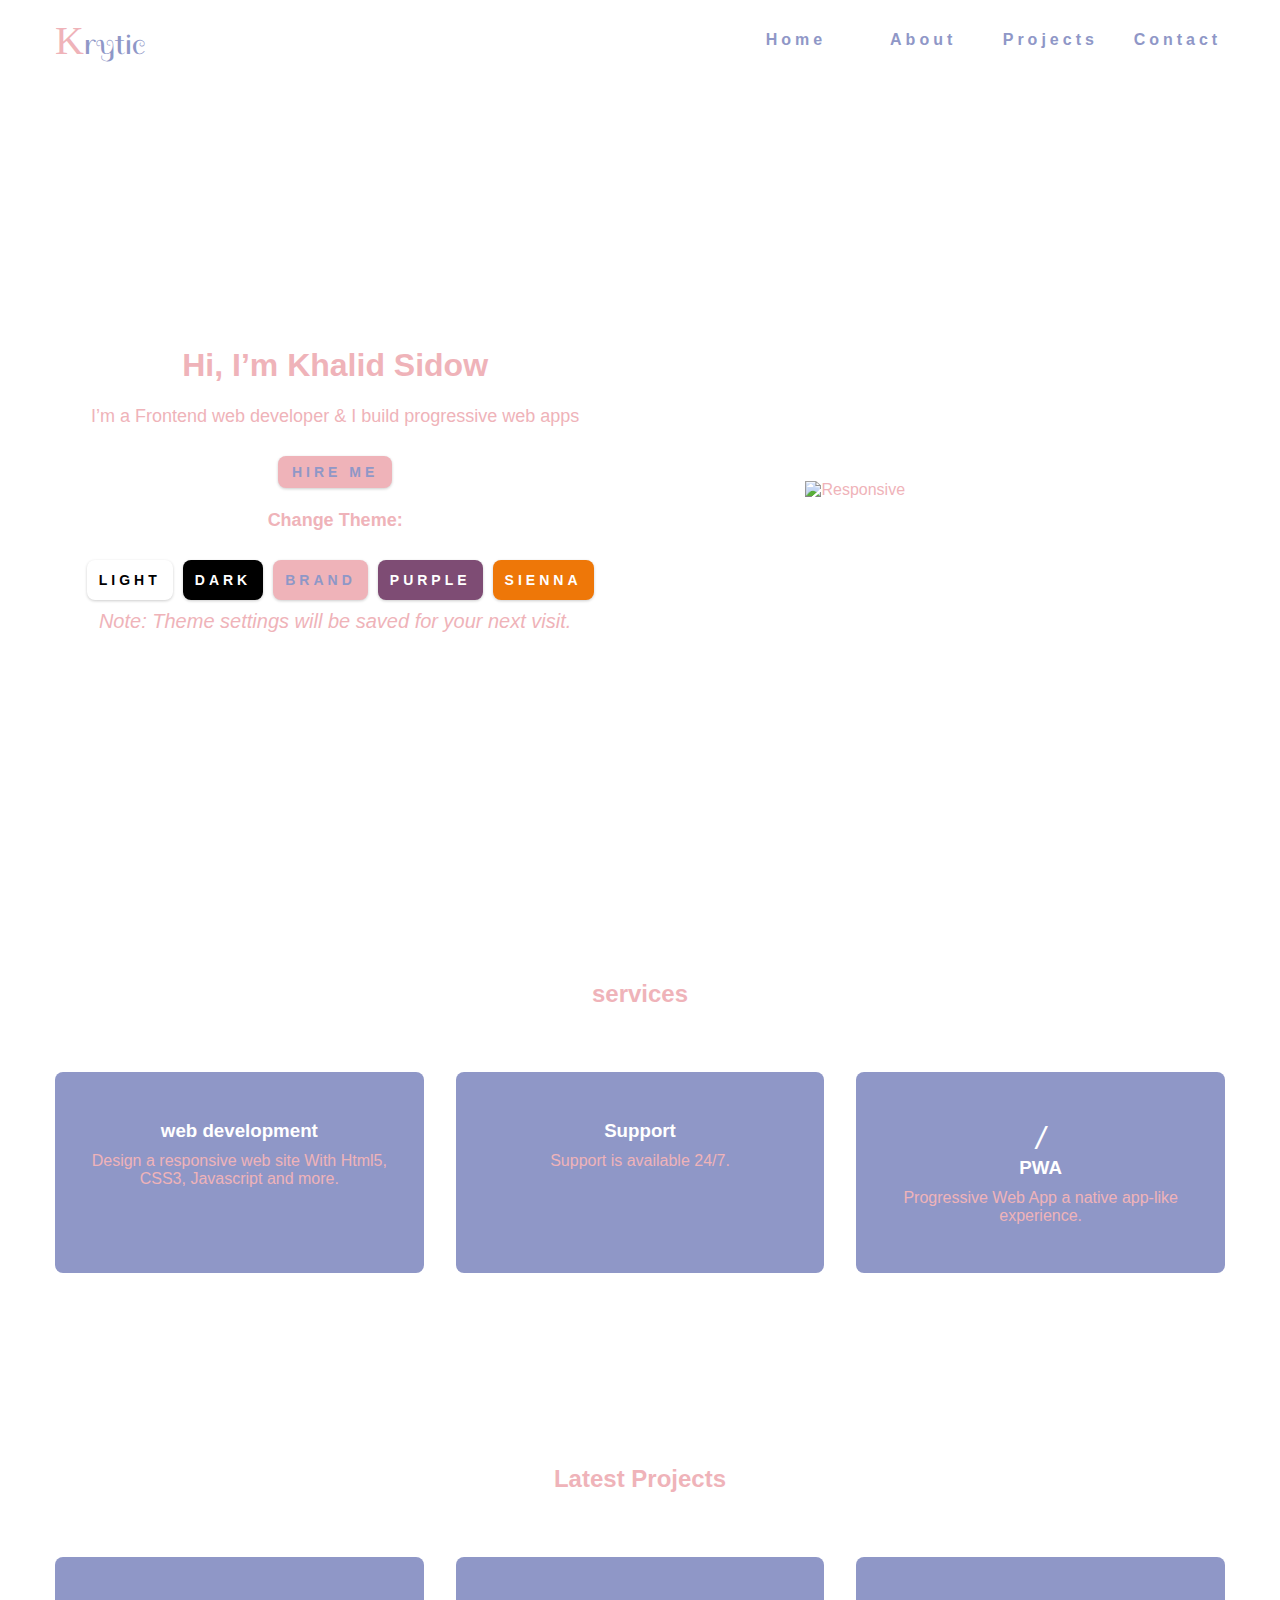
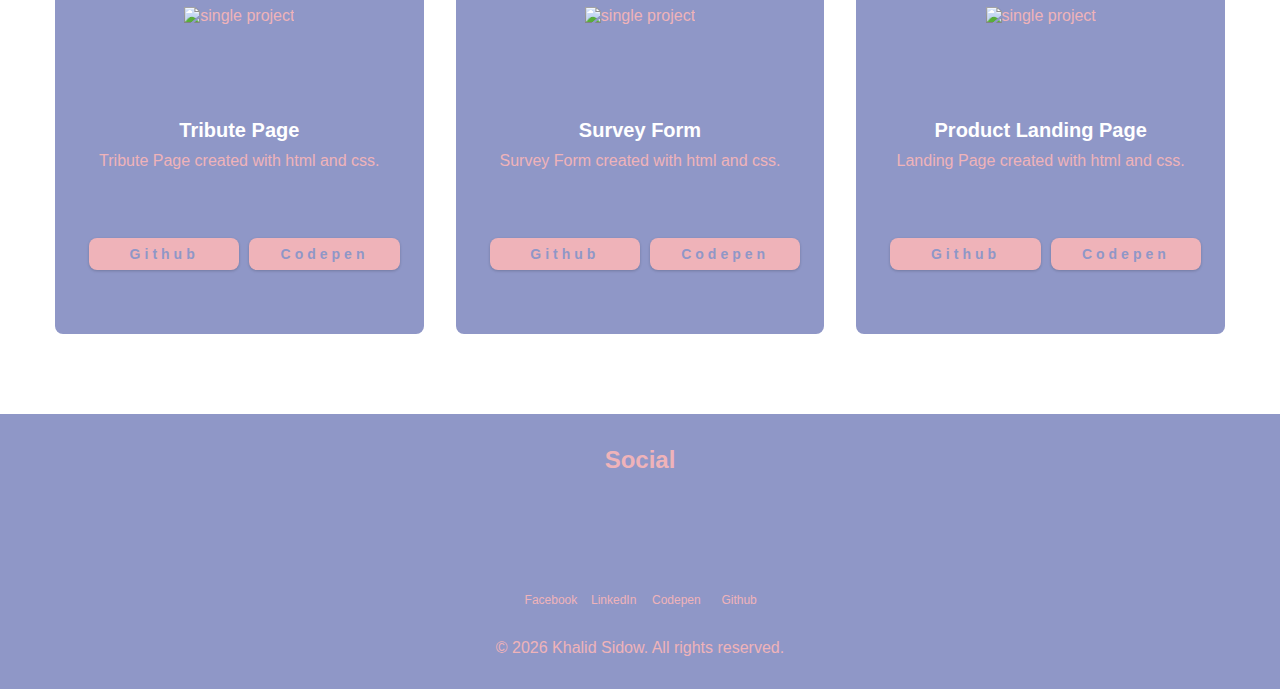
==== index.html @ 952761da "Update index.html" ====
<!DOCTYPE html>
<html lang="en">

<head>
  <meta charset="UTF-8">
  <meta name="viewport" content="width=device-width, initial-scale=1.0">

  <head>
    <meta name="description" content="Web Dev focuses on web standards and best 
      practices of web design and development. such as accessibility, 
      brand identity, responsive design, layouts and grids, typography and fonts etc.">
    <title>Krytic | Home</title>
    <link defer href="https://fonts.googleapis.com/css2?family=Spirax&display=swap" rel="stylesheet">
    <link rel="stylesheet" href="https://cdnjs.cloudflare.com/ajax/libs/font-awesome/5.9.0/css/all.min.css"
      integrity="sha512-q3eWabyZPc1XTCmF+8/LuE1ozpg5xxn7iO89yfSOd5/oKvyqLngoNGsx8jq92Y8eXJ/IRxQbEC+FGSYxtk2oiw=="
      crossorigin="anonymous" />
    <link rel="stylesheet" href="style.css">
    <link id="theme-style" rel="stylesheet" href="">
      <!-- manifest json -->
      <link rel="apple-touch-icon" sizes="57x57" href="apple-icon-57x57.png">
      <link rel="apple-touch-icon" sizes="60x60" href="apple-icon-60x60.png">
      <link rel="apple-touch-icon" sizes="72x72" href="apple-icon-72x72.png">
      <link rel="apple-touch-icon" sizes="76x76" href="apple-icon-76x76.png">
      <link rel="apple-touch-icon" sizes="114x114" href="apple-icon-114x114.png">
      <link rel="apple-touch-icon" sizes="120x120" href="apple-icon-120x120.png">
      <link rel="apple-touch-icon" sizes="144x144" href="apple-icon-144x144.png">
      <link rel="apple-touch-icon" sizes="152x152" href="apple-icon-152x152.png">
      <link rel="apple-touch-icon" sizes="180x180" href="apple-icon-180x180.png">
      <link rel="icon" type="image/png" sizes="192x192"  href="android-icon-192x192.png">
      <link rel="icon" type="image/png" sizes="32x32" href="favicon-32x32.png">
      <link rel="icon" type="image/png" sizes="96x96" href="favicon-96x96.png">
      <link rel="icon" type="image/png" sizes="16x16" href="favicon-16x16.png">
      <link rel="manifest" href="/manifest.json">
      <meta name="msapplication-TileColor" content="#ffffff">
      <meta name="msapplication-TileImage" content="ms-icon-144x144.png">
      <meta name="theme-color" content="#ffffff">
  </head>

<body>
<div class="container">
  <button class="hamburger nav-btn" id="nav-btn">
    <span class="one"></span>
    <span class="two"></span>
    <span class="three"></span>
    <span class="menu">Menu</span>
  </button>
  <!-- navbar -->
  <nav class="nav" id="nav">
    <div class="nav-center">
      <!-- nav header -->
      <div class="nav-header">
        <div class="nav-logo">
          <h3 id="k">
            K<span class="span">rytic</span>
          </h3>
        </div>
      </div>
      <!-- nav links -->
      <ul class="nav-links">
        <li><a href="index.html">home</a></li>
        <li><a href="about.html">about</a></li>
        <li><a href="projects.html">projects</a></li>
        <li><a href="contact.html">contact</a></li>
      </ul>
    </div>
  </nav>
  <!-- end of navbar -->
  <!-- sidebar -->
  <aside class="sidebar" id="sidebar">
    <div>
      <ul class="sidebar-links">
        <li><a href="index.html">home</a></li>
        <li><a href="about.html">about</a></li>
        <li><a href="projects.html">projects</a></li>
        <li><a href="contact.html">contact</a></li>
      </ul>
      <ul class="social-icons">
        <!-- single item -->
        <li>
          <a href="https://www.facebook.com/khalid.sidow.90/" target="_blank" class="social-icon">
            <i class="fab fa-facebook"></i>
            <span class="icon-span">Facebook</span>
          </a>
        </li>
        <!-- end of single item -->
        <!-- single item -->
        <li>
          <a href="https://www.linkedin.com/in/khalid-sidow-2786541a6/" target="_blank" class="social-icon">
           <i class="fab fa-linkedin"></i>
            <span class="icon-span">LinkedIn</span>
          </a>
        </li>
        <!-- end of single item -->
        <!-- single item -->
        <li>
          <a href="https://codepen.io/khalidsidow" target="_blank" class="social-icon">
            <i class="fab fa-codepen"></i>
            <span class="icon-span">Codepen</span>
          </a>
        </li>
        <!-- end of single item -->
        <!-- single item -->
        <li>
          <a href="https://github.com/KhalidSidow" target="_blank" class="social-icon">
            <i class="fab fa-github"></i>
            <span class="icon-span">Github</span>
          </a>
        </li>
        <!-- end of single item -->
      </ul>
    </div>
  </aside>
  <!-- end of sidebar -->

  <!-- header -->
  <header class="hero">
  </div>
    <div class="section-center hero-center">
      <article class="hero-info">
        <div class="row">
          <h1 class="">Hi, I’m Khalid Sidow</h1>
          <p class="text">I’m a Frontend web developer & I build progressive web apps</p>
          <a href="contact.html" class="btn hero-btn">Hire Me</a>
          <p class="text"><strong>Change Theme:</strong></p>
          <div id="theme-options-wrapper" class="hero-icons">
            <button data-mode="light" id="light-mode" class="btn theme-btn">Light</button>
            <button data-mode="dark" id="dark-mode" class="btn theme-btn">Dark</button>
            <button data-mode="brand" id="brand-mode" class="btn theme-btn">Brand</button>
            <button data-mode="purple" id="purple-mode" class="btn theme-btn">Purple</button>
            <button data-mode="sienna" id="burnt-sienna-mode" class="btn theme-btn">Sienna</button>
          </div>
          <p id="settings-note">Note: Theme settings will be saved for your next visit.</p>
        </div>
         <!-- Install button, hidden by default -->
  <div id="installContainer" class="hidden">
    <button class="btn" id="butInstall" type="button">
      Install
    </button>
      </article>
      <article class="hero-img">
        <img src="assets/web-devices.svg" class="hero-photo" alt="Responsive" />
      </article>
    </div>
  </header>
  <!-- end of header -->

  <!-- services -->
  <section class="section">
    <div class="section-title">
      <h2>services</h2>
    </div>
    <div class="section-center services-center">
      <!-- single  service-->
      <article class="service">
        <i class="fas fa-code service-icon"></i>
        <h3>web development</h3>
        <p>
          Design a responsive web site With Html5, CSS3, Javascript and more.
        </p>
      </article>
      <!-- end of single service -->
      <!-- single  service-->
      <article class="service">
        <!-- fab -->
        <i class="fas fa-headset service-icon"></i>
        <h3>Support</h3>
        <p>
          Support is available 24/7.
        </p>
      </article>
      <!-- end of single service -->
      <!-- single service-->
      <article class="service">
        <!-- fab -->
        <i class="fab fa-android service-icon">/</i>
        <i class="fab fa-apple service-icon"></i>
        <h3>PWA</h3>
        <p>
          Progressive Web App a native app-like experience.
        </p>
      </article>
      <!-- end of single service -->
    </div>
  </section>
  <!-- end of services -->

  <!-- Projects -->
  <section class="section">
    <div class="section-title">
      <h2>Latest Projects</h2>
    </div>
    <div class="section-center projects-page-center">
      <!-- single project -->
      <article class="single-project">
        <div class="project-container">
          <img src="assets/code_typing.svg" alt="single project" />
        </div>
        <div class="project-details">
          <h3>Tribute Page</h3>
          <p>
            Tribute Page created with html and css.
          </p>
          <div class="project-footer">
            <span class="btn">
              <i class="fab fa-github"></i>
              <a href="https://github.com/KhalidSidow/Tribute" target="_blank">Github</a>
            </span>
            <span class="btn">
              <a href="https://codepen.io/khalidsidow/pen/oNxzgRO" target="_blank" class="project-icon">
                <i class="fab fa-codepen"></i>
                Codepen
              </a>
            </span>
          </div>
        </div>
      </article>
      <!-- end of single project -->
      <!-- single project -->
      <article class="single-project">
        <div class="project-container">
          <img src="assets/code_typing.svg" alt="single project" />
        </div>
        <div class="project-details">
          <h3>Survey Form</h3>
          <p>
           Survey Form created with html and css.
          </p>
          <div class="project-footer">
            <span class="btn">
              <i class="fab fa-github"></i>
              <a href="https://github.com/KhalidSidow/Survey-Form" target="_blank">Github</a>
            </span>
            <span class="btn">
              <a href="https://codepen.io/khalidsidow/pen/BaKLMEd" target="_blank" class="project-icon">
                <i class="fab fa-codepen"></i>
                Codepen
              </a>
            </span>
          </div>
        </div>
      </article>
      <!-- end of single project -->
   
      <!-- single project -->
      <article class="single-project">
        <div class="project-container">
          <img src="assets/code_typing.svg" alt="single project" />
        </div>
        <div class="project-details">
          <h3>Product Landing Page</h3>
          <p>
           Landing Page created with html and css.
          </p>
          <div class="project-footer">
            <span class="btn">
              <i class="fab fa-github"></i>
              <a href="https://github.com/KhalidSidow/Product-Landing-page" target="_blank">Github</a>
            </span>
            <span class="btn">
              <a href="https://codepen.io/khalidsidow/pen/vYGJWoo" target="_blank" class="project-icon">
                <i class="fab fa-codepen"></i>
                Codepen
              </a>
            </span>
          </div>
        </div>
      </article>
      <!-- end of single project -->
    </div>
  </section>

  <!-- Footer -->
  <footer class="footer">
    <div class="section-title">
      <h2>Social</h2>
    </div>
    <ul class="social-icons">
      <!-- single item -->
      <li>
        <a href="https://www.facebook.com/khalid.sidow.90/" target="_blank" class="social-icon">
          <i class="fab fa-facebook"></i>
          <span class="icon-span">Facebook</span>
        </a>
      </li>
      <!-- end of single item -->
      <!-- single item -->
      <li>
        <a href="https://www.linkedin.com/in/khalid-sidow-2786541a6/" target="_blank" class="social-icon">
          <i class="fab fa-linkedin"></i>
         <span class="icon-span">LinkedIn</span>
        </a>
      </li>
      <!-- end of single item -->
      <!-- single item -->
      <li>
        <a title="Go to Codepen" href="https://codepen.io/khalidsidow" target="_blank" class="social-icon">
          <i class="fab fa-codepen"></i>
          <span class="icon-span">Codepen</span>
        </a>
      </li>
      <!-- end of single item -->
      <!-- single item -->
      <li>
        <a title="Go to Github" href="https://github.com/KhalidSidow" target="_blank" class="social-icon">
          <i class="fab fa-github"></i>
          <span class="icon-span">Github</span>
        </a>
      </li>
      <!-- end of single item -->
    </ul>
    <p class="copyright">&copy; <span id="date"></span> Khalid Sidow. All rights reserved.</p>
  </footer>
</div>

<script src="sw.js"></script>
  <script src="scripts.js"></script>

</body>

</html>
---- style.css ----
@import url('https://fonts.googleapis.com/css2?family=Nunito+Sans:ital,wght@1,600&display=swap');

:root{
    --mainColor: hsl(0, 0%, 100%);
    --secondaryColor: #8F97C7;

    --mainText: #EFB3B9;
    --secondaryText: #FFF;
  
    --buttonColor: #EFB3B9;
    --button-hover: #FFF;
    --buttonText: #8F97C7;
    --sidenav-btn-clr: #8F97C7;

    --logo-k-clr: #EFB3B9;
    --transition: all 0.3s linear;
    --spacing: 0.25rem; 
    --radius: 0.5rem;
}

* {
  margin: 0px;
  padding: 0;
    box-sizing: border-box;
  }
  
  body {
    font-family: 'Nunito', sans-serif;
    -webkit-font-smoothing: antialiased;
    background: var(--mainColor);
    color: var(--mainText);
  }

  /* install button */
.hidden {
  display: none !important;
}

#installContainer {
  top: 5rem;
  bottom: 1em;
  display: flex;
  justify-content: center;
  align-items: center;
  width: 100%;
  z-index: 1;
}

#installContainer button {
  font-size: 1em;
  padding: 0.75em;
  cursor: pointer;
  outline: none;
}

  .btn {
    text-transform: uppercase;
    background: var(--buttonColor);
    color: var(--buttonText);
    padding: 0.375rem 0.75rem;
    letter-spacing: var(--spacing);
    display: inline-block;
    font-weight: 700;
    margin-top: 2.25rem;
    -webkit-transition: var(--transition);
    transition: var(--transition);
    font-size: 0.875rem;
    border: 2px solid transparent;
    cursor: pointer;
    box-shadow: 0 1px 3px rgba(0, 0, 0, 0.2);
    border-radius: var(--radius);
  }
  .btn:hover {
    color: var(--buttonText);
    background: var(--button-hover);
  }

  .text {
    padding: 20px;
    overflow: hidden;
    color: var(--mainText);
    margin: 0px;
    margin-bottom: -30px;
    display: inline-flex;
    flex-direction: column;
    letter-spacing: 1;
    line-height: 1.6rem;
    font-size: 18px;
    place-items: center;
}

.container {
  overflow: hidden;
}

/* section */
.section {
  padding: 5rem 0;
}

.section-center {
  width: 90vw;
  margin: 0 auto;
  max-width: 1170px;
  text-align: center;
}
@media screen and (min-width: 992px) {
  .section-center {
    width: 95vw;
  }
}

/* section title */
.section-title {
  color: var(--mainText);
  margin-bottom: 4rem;
  text-align: center;
}

/* Navbar */
@font-face {
    font-family: adec2;
    src: url(/fonts/SS_Adec2.0_main.otf);
  }
  
  .span {
    overflow: hidden;
    color: #8F97C7;
    font-family: 'Spirax', cursive;
    font-size: 30px;
  }
  
  .nav-logo #k {
    font-family: adec2;
    font-weight: 500;
    color: var(--logo-k-clr);
    font-size: 40px; 
  }
  
  ul {
    list-style-type: none;
  }
  a {
    text-decoration: none;
  }
  
  .hamburger {
    display: block;
    position: fixed;
    z-index: 999;
    top: 30px;
    margin-left: 87%; 
    outline: none;
    background-color: transparent;
    border: none;
    cursor: pointer;
  }
  
  .hamburger .one, .hamburger .two, .hamburger .three {
    display: block;
    width: 30px;
    height: 3px;
    background-color: var(--buttonColor);
    transition: 0.3s ease-in-out;
  }

  .hamburger .one:hover, .hamburger .two:hover, .hamburger .three:hover {
    background-color: var(--button-hover);
  }
  
  .hamburger .two {
    margin: 5px 0;
  }
  
  .top {
    transform: rotate(-45deg) translate(-3px, 8px);
  }
  
  .bottom {
    transform: rotate(45deg) translate(-3px, -8px);
  }
  
  .hamburger .menu {
    display: block;
   margin: 1px 0 0 -1px;
   color: var(--buttonColor);
   font-family: "Nunito", sans-serif;
  }

  .hamburger .menu:hover {
    color: var(--button-hover);
  }
  
  .hidden {
    opacity: 0;
  }
  
  .nav-links {
    display: none;
  }

  .nav {
    height: 5rem;
    display: grid;
    -webkit-box-align: center;
    align-items: center;
    -webkit-transition: var(--transition);
    transition: var(--transition);
    padding: 1rem;
    -webkit-box-shadow: 0 1px 2px 0 rgba(60,64,67,0.3), 0 2px 6px 2px rgba(60,64,67,0.15);
      box-shadow: 0 1px 2px 0 rgba(60,64,67,0.3), 0 2px 6px 2px rgba(60,64,67,0.15);
  }

  .nav-center {
    width: 100%;
    max-width: 1170px;
    margin: auto auto;
  }
  
  @media screen and (min-width: 768px) {
    .nav {
      background: var(--mainColor);
    }
    .hamburger {
      display: none;
    }
    .nav-links {
      display: grid;
      grid-template-columns: repeat(4, 1fr);
      justify-items: center;
      -webkit-column-gap: 2rem;
      -moz-column-gap: 2rem;
      column-gap: 2rem;
    }
    .nav-links a {
      text-transform: capitalize;
      color: #8F97C7;
      font-weight: bold;
      letter-spacing: var(--spacing);
      -webkit-transition: var(--transition);
      transition: var(--transition);
    }
    .nav-links a:hover {
      color: var(--logo-c-clr);
    }
    .nav-center {
      display: grid;
      grid-template-columns: auto 1fr;
      -webkit-box-align: center;
      align-items: center;
    }
  
    .nav-links {
      justify-self: end;
    }
  }
  
  /* fixed navbar */
  .navbar-fixed {
    position: fixed;
    top: 0;
    left: 0;
    width: 100%;
    background: var(--mainColor);
    z-index: 1;
  }
  
  /*
  =============== 
  Sidebar
  ===============
  */
  
  .sidebar {
    position: fixed;
    top: 0;
    left: 0;
    width: 100%;
    height: 100%;
    background: var(--secondaryColor);
    z-index: 10;
    display: grid;
    place-items: center;
    -webkit-transition: var(--transition);
    transition: var(--transition);
    /* add later */
    -webkit-transform: translate(-100%);
    transform: translate(-100%);
  }
  .show-sidebar {
    -webkit-transform: translate(0);
    transform: translate(0);
    z-index: 1;
  }
  .sidebar-links {
    text-align: center;
  }
  /* add sidebar links to navbar links */
  .sidebar-links a {
    font-size: 2rem;
    text-transform: capitalize;
    -webkit-transition: var(--transition);
    transition: var(--transition);
    color: var(--buttonColor);
    letter-spacing: var(--spacing);
    display: inline-block;
    margin-bottom: 1.5rem;
  }
  
  .sidebar-links a:hover {
    color: var(--button-hover);
  }


  .sidebar .social-icon {
    color: var(--buttonColor);
  }

  .sidebar .social-icon:hover {
    color: var(--button-hover);
  }

  .social-icons {
    display: grid;
    margin-top: 3rem;
    grid-template-columns: repeat(4, 1fr);
    justify-items: center;
  }
  
  .social-icon {
    font-size: 1.5rem;
    display: flex;
    flex-direction: column;
    text-align: center;
    margin-left: 10px;
    color: var(--buttonColor);
    -webkit-transition: var(--transition);
    transition: var(--transition);
  }
  
  .social-icon .icon-span {
    font-size: 12px;
    margin-top: 7px;
  }
  
  .social-icon:hover {
    color: var(--button-hover);
  }

   /*
=============== 
Hero
===============
*/

.hero {
    background: var(--secondaryColor);
  }
  
  .hero h1 {
    color: var(--secondaryText);
  }
  
  .row {
    padding: 16px;
    display: flex;
    flex-direction: column;
    width: 100%;
    justify-content: center;
    align-items: center;
    align-items: center;
  }
  
  .hero-center {
    min-height: calc(100vh - 5rem);
    display: flex;
    -webkit-box-align: center;
    align-items: center;
    justify-items: center;
  }
  
  .hero-img {
    width: 30em;
  }
  
  .hero-img img {
    width: 100%;
    height: 100%;
    }
  
  #theme-options-wrapper{
    width: 100%;
    display: flex;
    flex-wrap: wrap;
    justify-content: center;
    align-items: center;
  }
  
  .theme-btn{
    margin-left: 10px;
    margin-bottom: 10px;
    padding: 10px;
    outline: none;
  }
  
  #settings-note{
    color: var(--mainText);
    position: relative;
    font-size: 20px;
    font-style: italic;
    text-align: center;
  }
  
  #light-mode{
    background-color: #fff;
    color: #000;
  }
  
  #dark-mode{
    background-color: #000;
    color: #fff;
  }
  
  #brand-mode{
    background-color: #EFB3B9;
    color: #8E97C7;
  }
  
  #purple-mode{
    background-color: #7E4C74;
    color: #fff;
  }
  
  #burnt-sienna-mode{
    background-color: #ee7708;
    color: #fff;
  }
  
  @media screen and (max-width: 700px) {
    .hero-center {
      display: flex;
      flex-direction: column-reverse;
      margin: 0 20px;
    }
    .hero-img {
      display: block;
      width: 100%;
      display: flex;
      align-items: center;
      justify-content: center;
      margin: 0 auto;
    }
  
    .hero-photo {
      width: 100%;
      margin-top: 50px;
    }
  }
  
  /* later in the media query */
  @media screen and (max-width: 991) {
    .hero-center {
      display: flex;
      flex-direction: column-reverse;
    }
  
    .hero-img {
      width: 100%;
    }
    
    .hero-img img {
      width: 100%;
    }
  }

/*
=============== 
About
===============
*/

/* section title in globals */
.about-title {
    text-align: left;
    margin-bottom: 2rem;
    color: var(--secondaryColor)
  }
  .about-center {
    display: grid;
    gap: 3rem 2rem;
  }
  .about-img {
    justify-self: center;
  }
  
  @media screen and (min-width: 992px) {
    .about-center {
      grid-template-columns: 1fr 1fr;
    }
    /* about-img::before added to hero */
    .about-img {
      position: relative;
    }
    .about-img::before {
      left: -2rem;
    }
    .about-info {
      align-self: center;
    }
  }
    
  /*
  =============== 
  Services
  ===============
  */
  /* talk about small screen 
  without grid 
   different setup */
  /* bg-grey in globals */
  
  .service {
    background: var(--secondaryColor);
    color: var(--secondaryText);
    padding: 3rem 1.5rem;
    margin-bottom: 2rem;
    border-radius: var(--radius);
    text-align: center;
  }
  .service .service-icon {
    font-size: 2rem;
    margin-bottom: 1.5rem;
  }
  
  .service p {
    margin-top: 10px;
    color: var(--mainText);
    -webkit-transition: var(--transition);
    transition: var(--transition);
  }
  
  @media screen and (min-width: 676px) {
    .services-center {
      display: grid;
      grid-template-columns: 1fr 1fr;
      -webkit-column-gap: 2rem;
      -moz-column-gap: 2rem;
      column-gap: 2rem;
    }
  }
  
  @media screen and (min-width: 992px) {
    .services-center {
      grid-template-columns: 1fr 1fr 1fr;
    }
  }
  
  /*
  =============== 
  Projects
  ===============
  */
  .projects-page-center {
    display: grid;
    grid-template-columns: repeat(auto-fill, minmax(270px, 1fr));
    gap: 3rem 2rem;
  }
  .single-project {
    background: var(--secondaryColor);
    border-radius: var(--radius);
  }
  .project-container img {
    width: 80%;
    margin-top: 50px;
  }
  .project-container {
    position: relative;
  }
  .project-icon {
    transform: translate(-50%, 50%);
    color: #000;
  }
  
  .project-details {
    padding: 4rem 1.5rem;
  }
  .project-details h3 {
    color: var(--secondaryText);
    font-size: 20px;
    margin: 30px 0 10px 0;
  }
  
  .project-details p {
    color: var(--mainText);
  }
  
  .project-footer {
    display: grid;
    grid-template-columns: 1fr 1fr;
    margin-top: 2rem;
    text-align: center;
  }
  .project-footer span {
    margin-left: 10px;
  }
  .project-footer a {
    text-transform: capitalize;
    color: var(--button-text);
    transition: var(--transition);
  }
  
  @media screen and (max-width: 827px) {
    .project-footer span {
      width: 80%;
    }
  }
  
  /*
  =============== 
  Footer
  ===============
  */
  
  .footer {
    padding: 2rem;
    background: var(--secondaryColor);
    display: grid;
    place-items: center;
  }
  
  .footer .social-icons {
    margin-bottom: 2rem;
    text-align: center;
  }

  .footer p {
    font-size: 1rem;
    color: var(--mainText);
  }
  
  /*
  =============== 
  Single Page
  ===============
  */
  .single-page {
    background-color: var(--mainColor);
    height:100vh;
  }
  .page-info {
    width: 100%;
    height: 60%;
    background: var(--secondaryColor);
    display: flex;
    flex-direction: column;
    justify-content: center;
    align-items: center;
  }
  
  .page-info a {
    text-transform: uppercase;
    color: var(--button-hover);
    font-size: 1rem;
  }
  
  .page-info a:hover {
    color: var(--buttonText);
  }
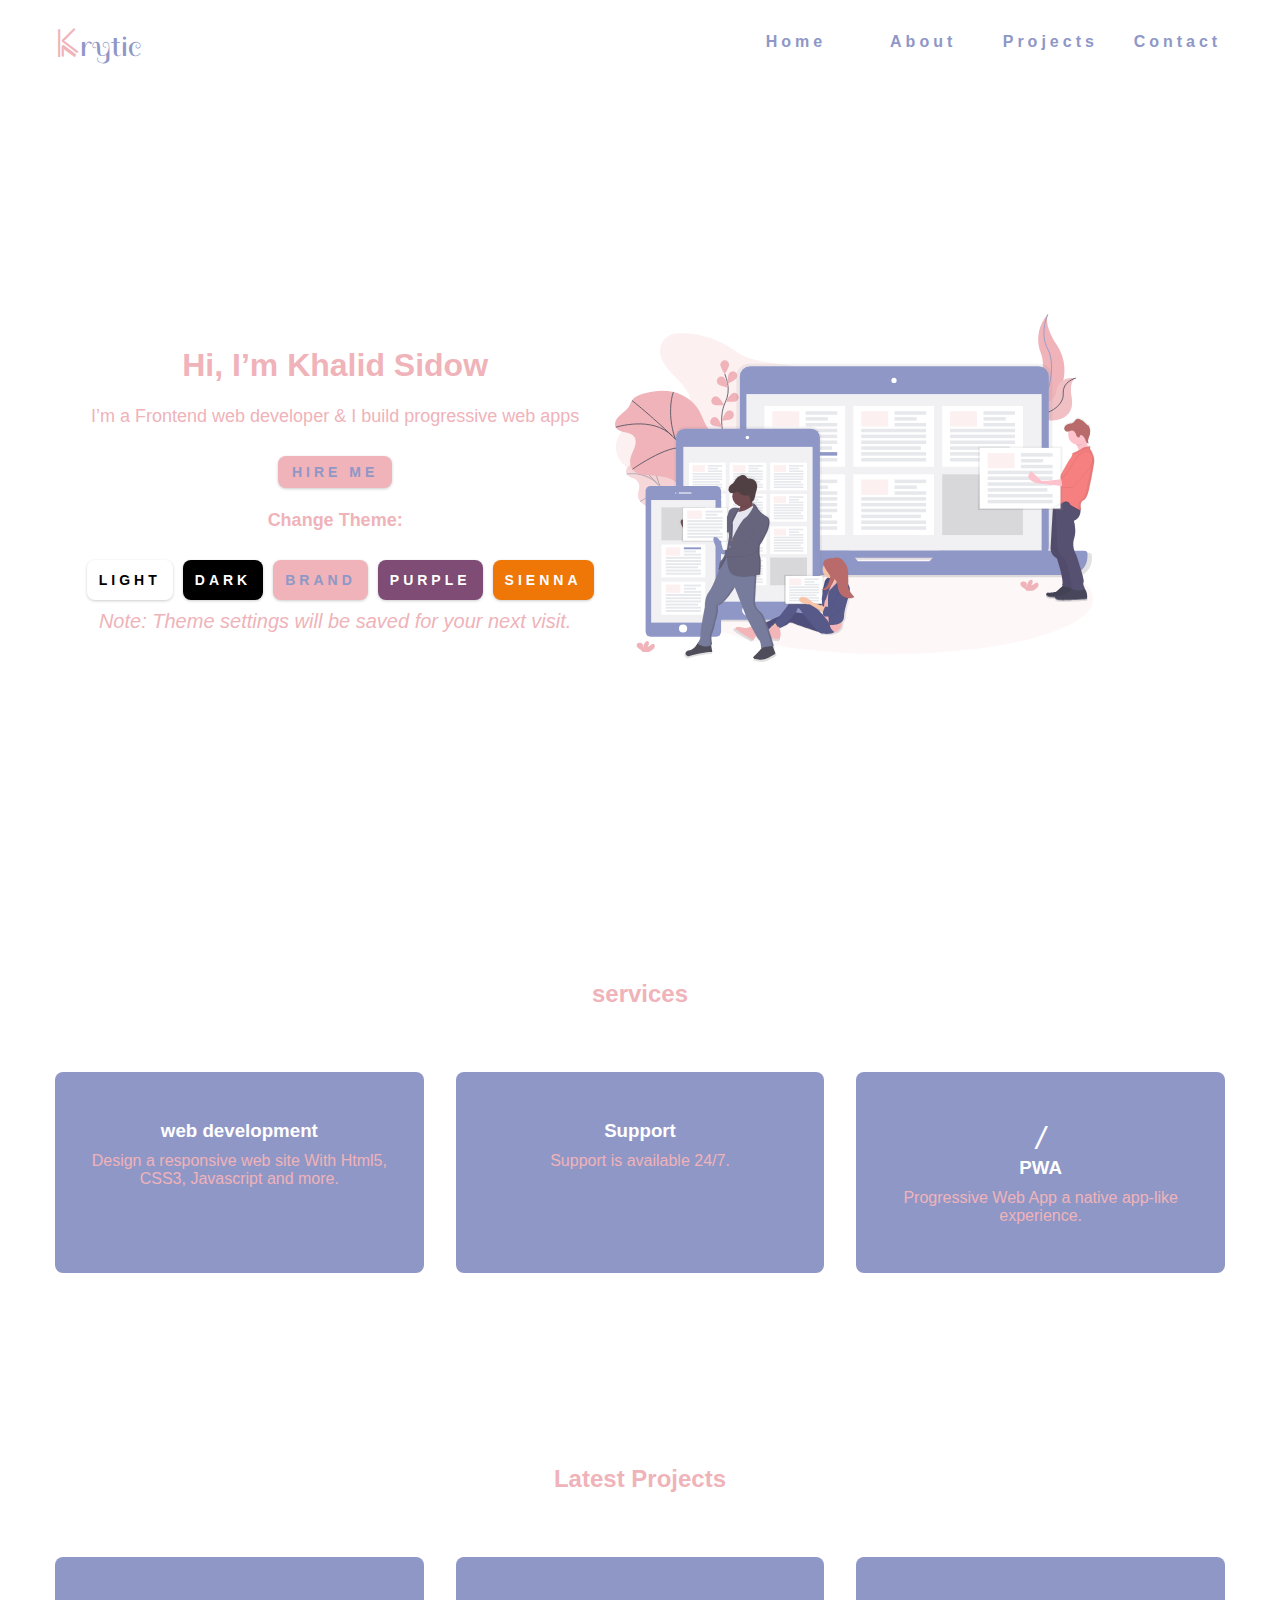
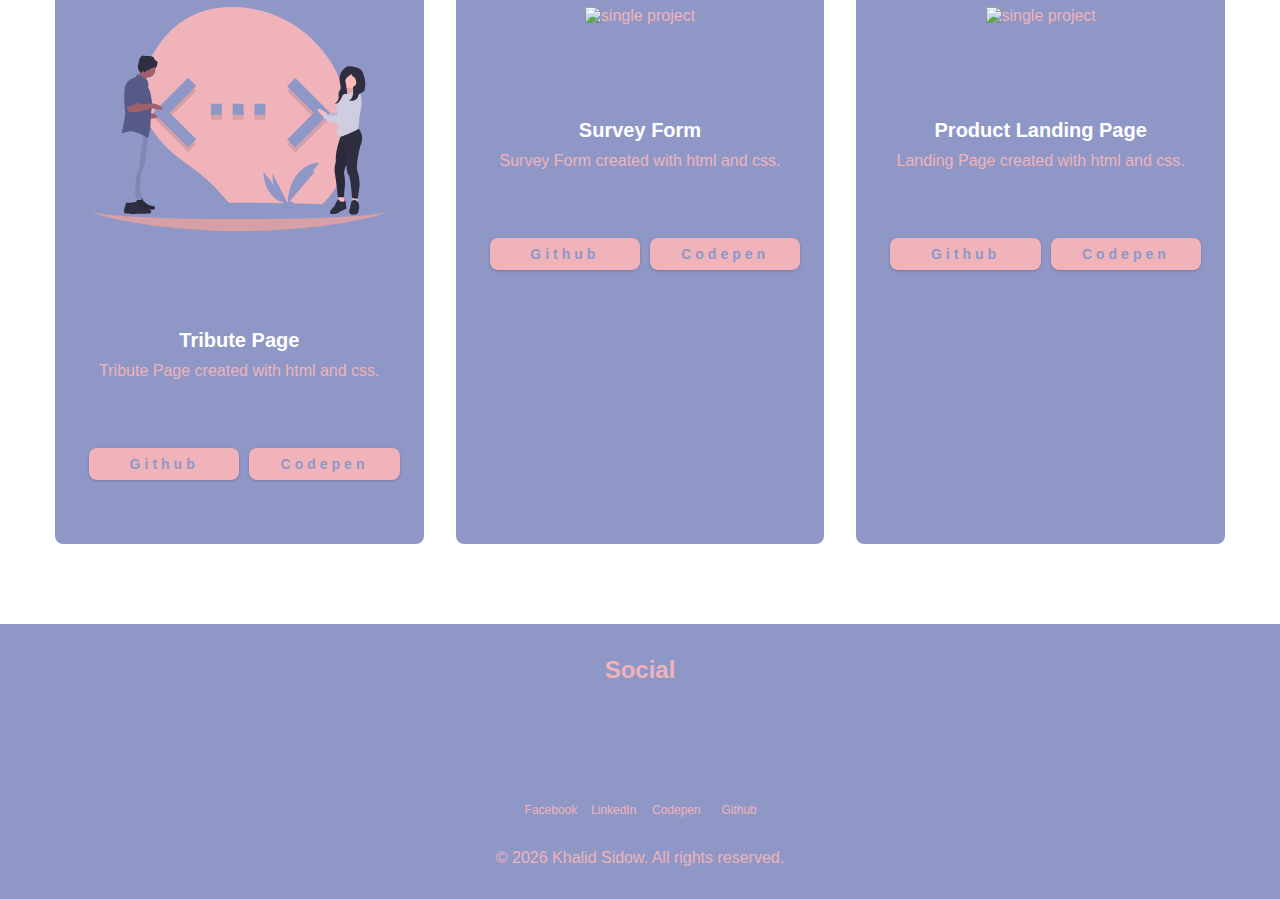
==== commit e7e4769f: "Update index.html" ====
--- a/index.html
+++ b/index.html
@@ -138,7 +138,7 @@
     </button>
       </article>
       <article class="hero-img">
-        <img src="assets/web-devices.svg" class="hero-photo" alt="Responsive" />
+        <img src="web-devices.svg" class="hero-photo" alt="Responsive" />
       </article>
     </div>
   </header>
@@ -193,7 +193,7 @@
       <!-- single project -->
       <article class="single-project">
         <div class="project-container">
-          <img src="assets/code_typing.svg" alt="single project" />
+          <img src="code_typing.svg" alt="single project" />
         </div>
         <div class="project-details">
           <h3>Tribute Page</h3>
--- a/style.css
+++ b/style.css
@@ -120,7 +120,7 @@
 /* Navbar */
 @font-face {
     font-family: adec2;
-    src: url(/fonts/SS_Adec2.0_main.otf);
+    src: url(SS_Adec2.0_main.otf);
   }
   
   .span {
@@ -665,4 +665,4 @@
   
   .page-info a:hover {
     color: var(--buttonText);
-  }+  }
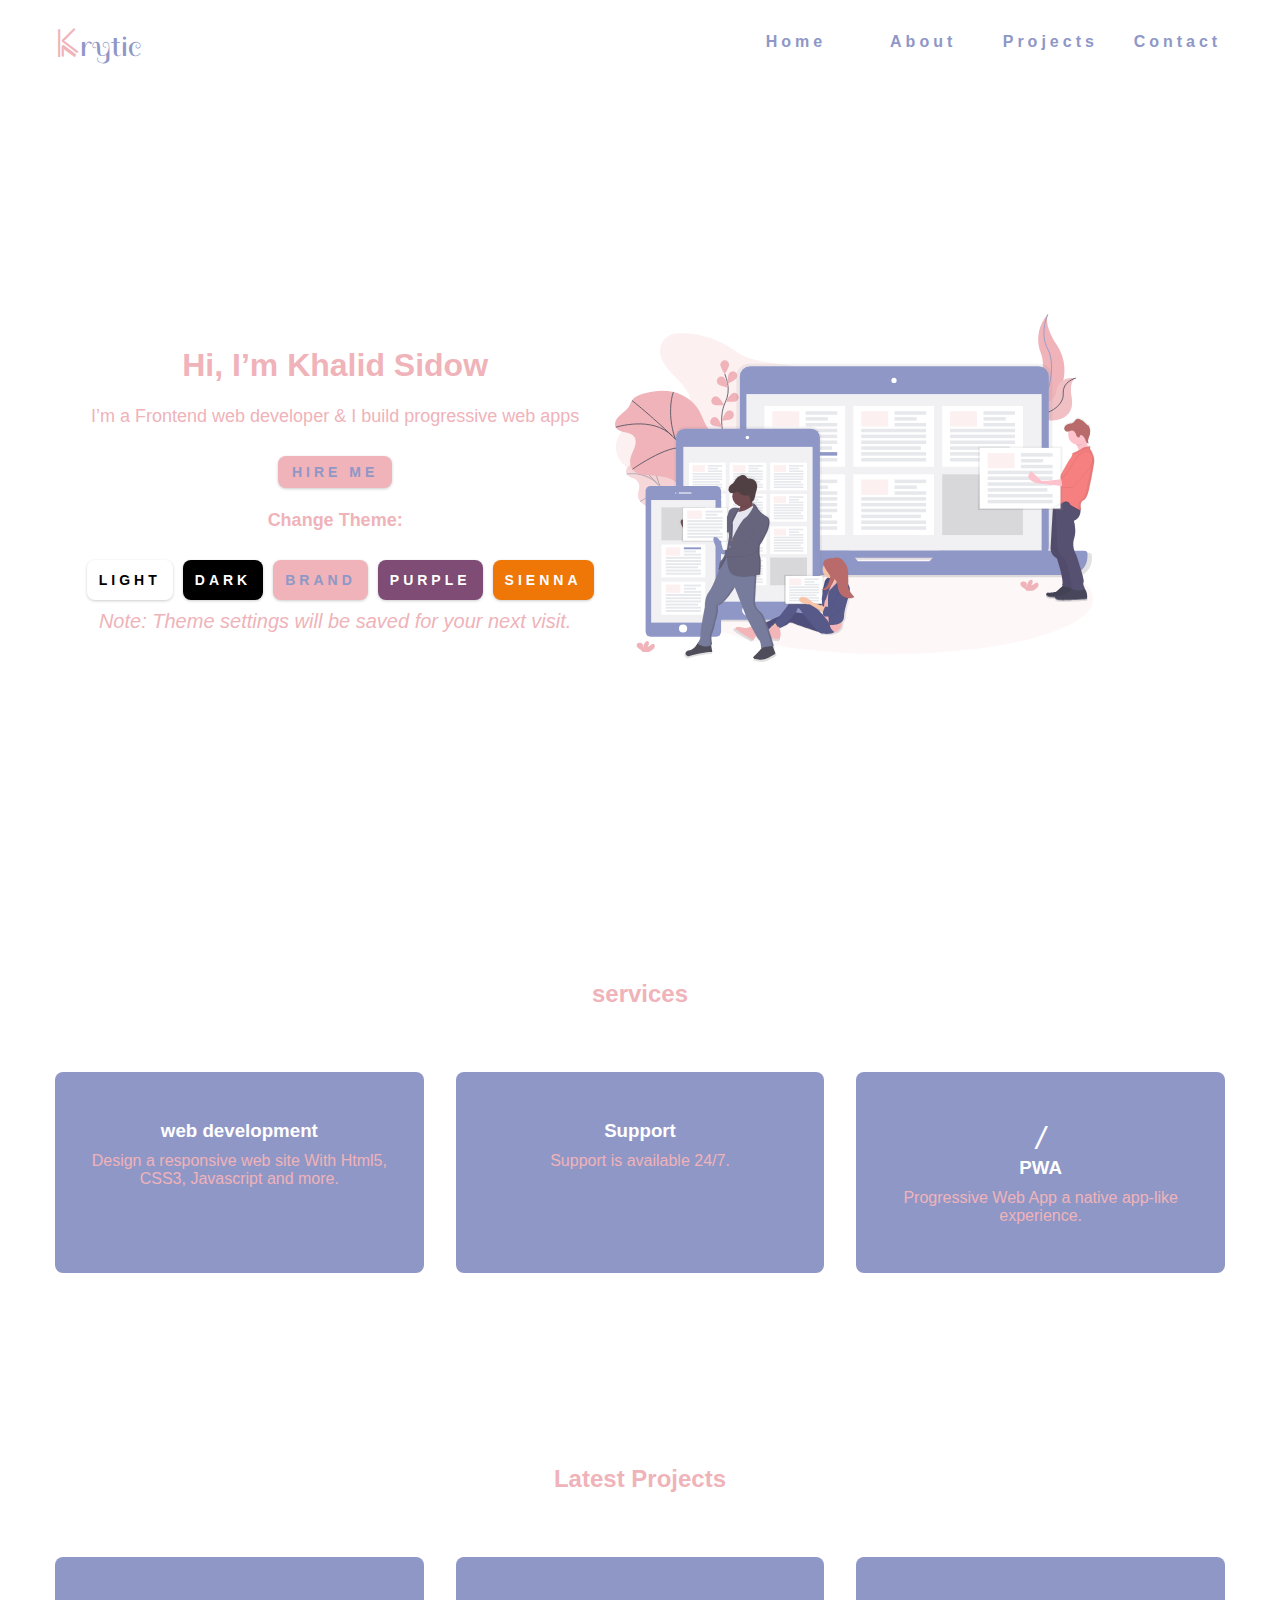
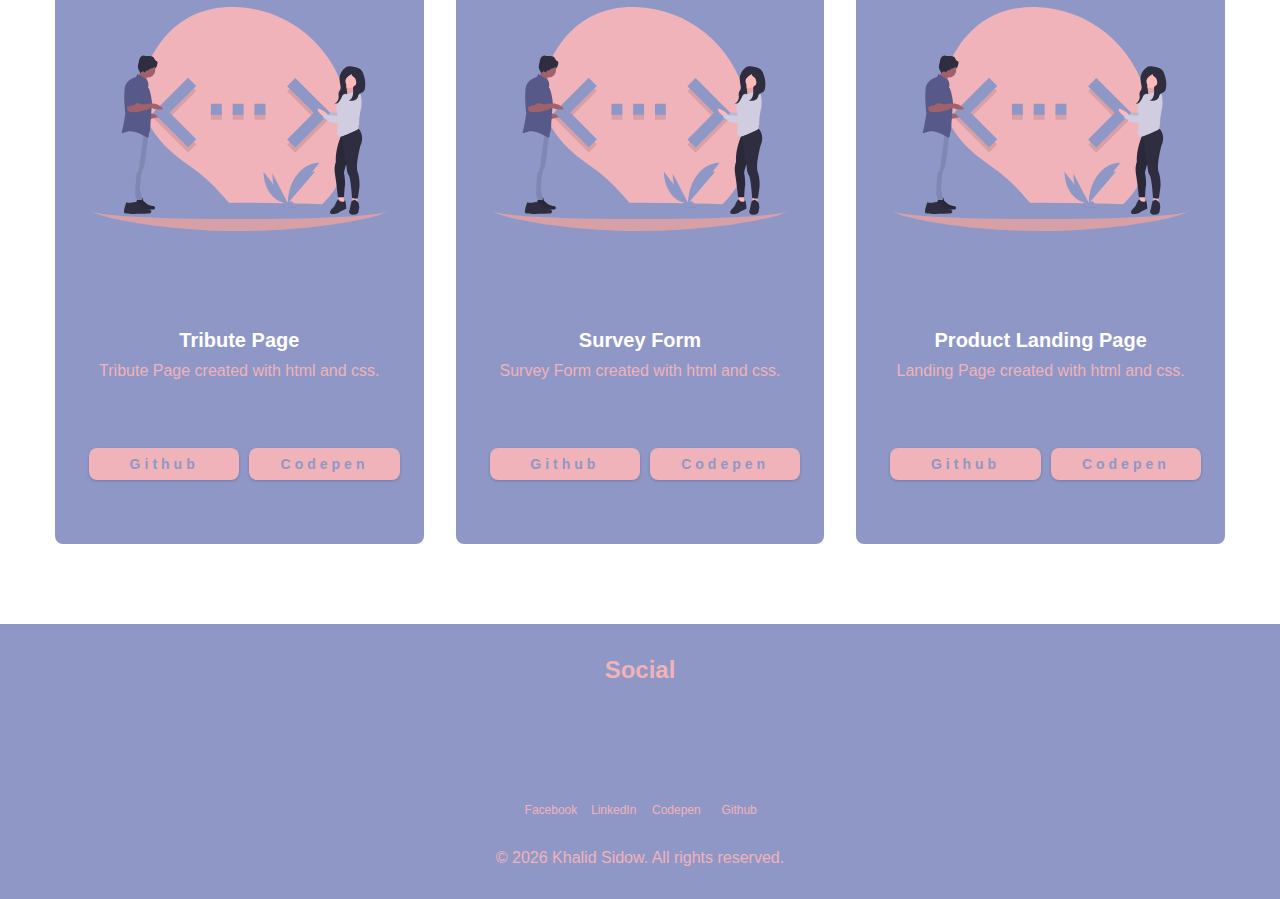
==== commit 1c944b6e: "Update index.html" ====
--- a/index.html
+++ b/index.html
@@ -218,7 +218,7 @@
       <!-- single project -->
       <article class="single-project">
         <div class="project-container">
-          <img src="assets/code_typing.svg" alt="single project" />
+          <img src="code_typing.svg" alt="single project" />
         </div>
         <div class="project-details">
           <h3>Survey Form</h3>
@@ -244,7 +244,7 @@
       <!-- single project -->
       <article class="single-project">
         <div class="project-container">
-          <img src="assets/code_typing.svg" alt="single project" />
+          <img src="code_typing.svg" alt="single project" />
         </div>
         <div class="project-details">
           <h3>Product Landing Page</h3>
